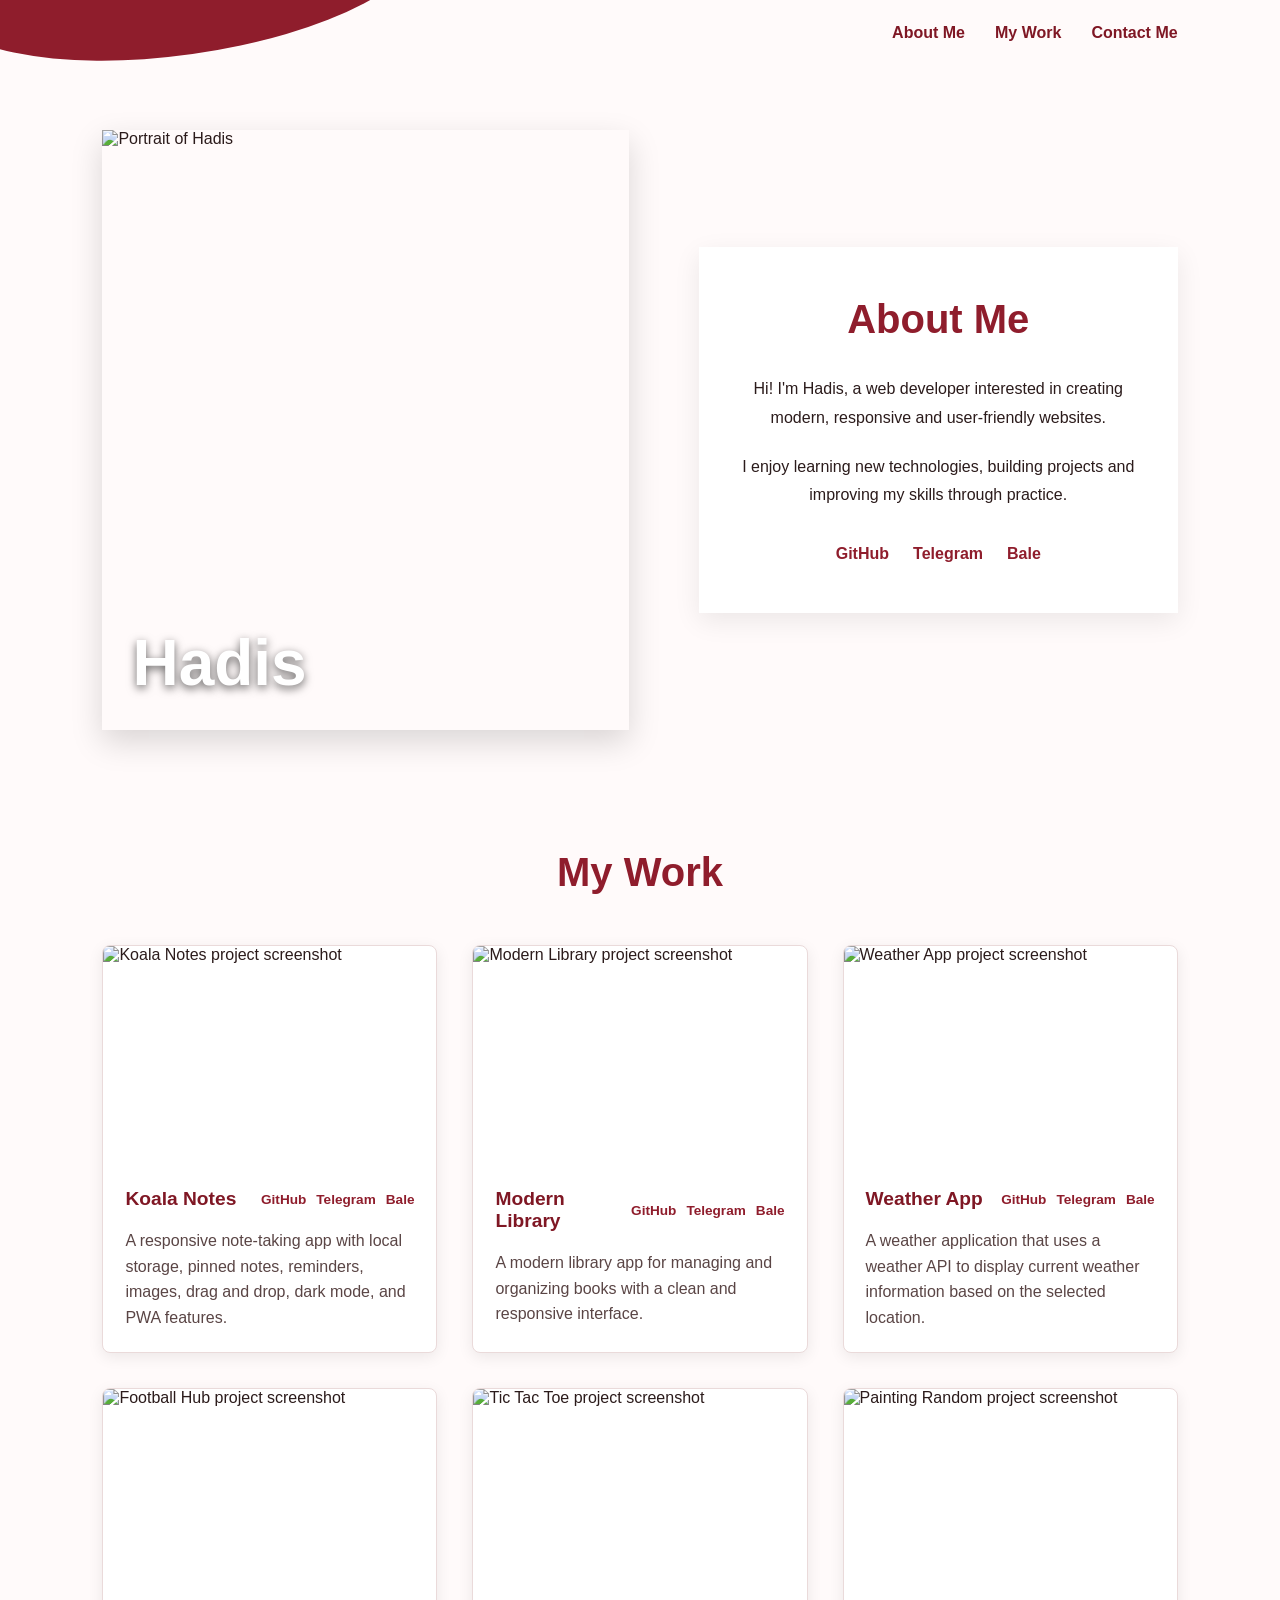
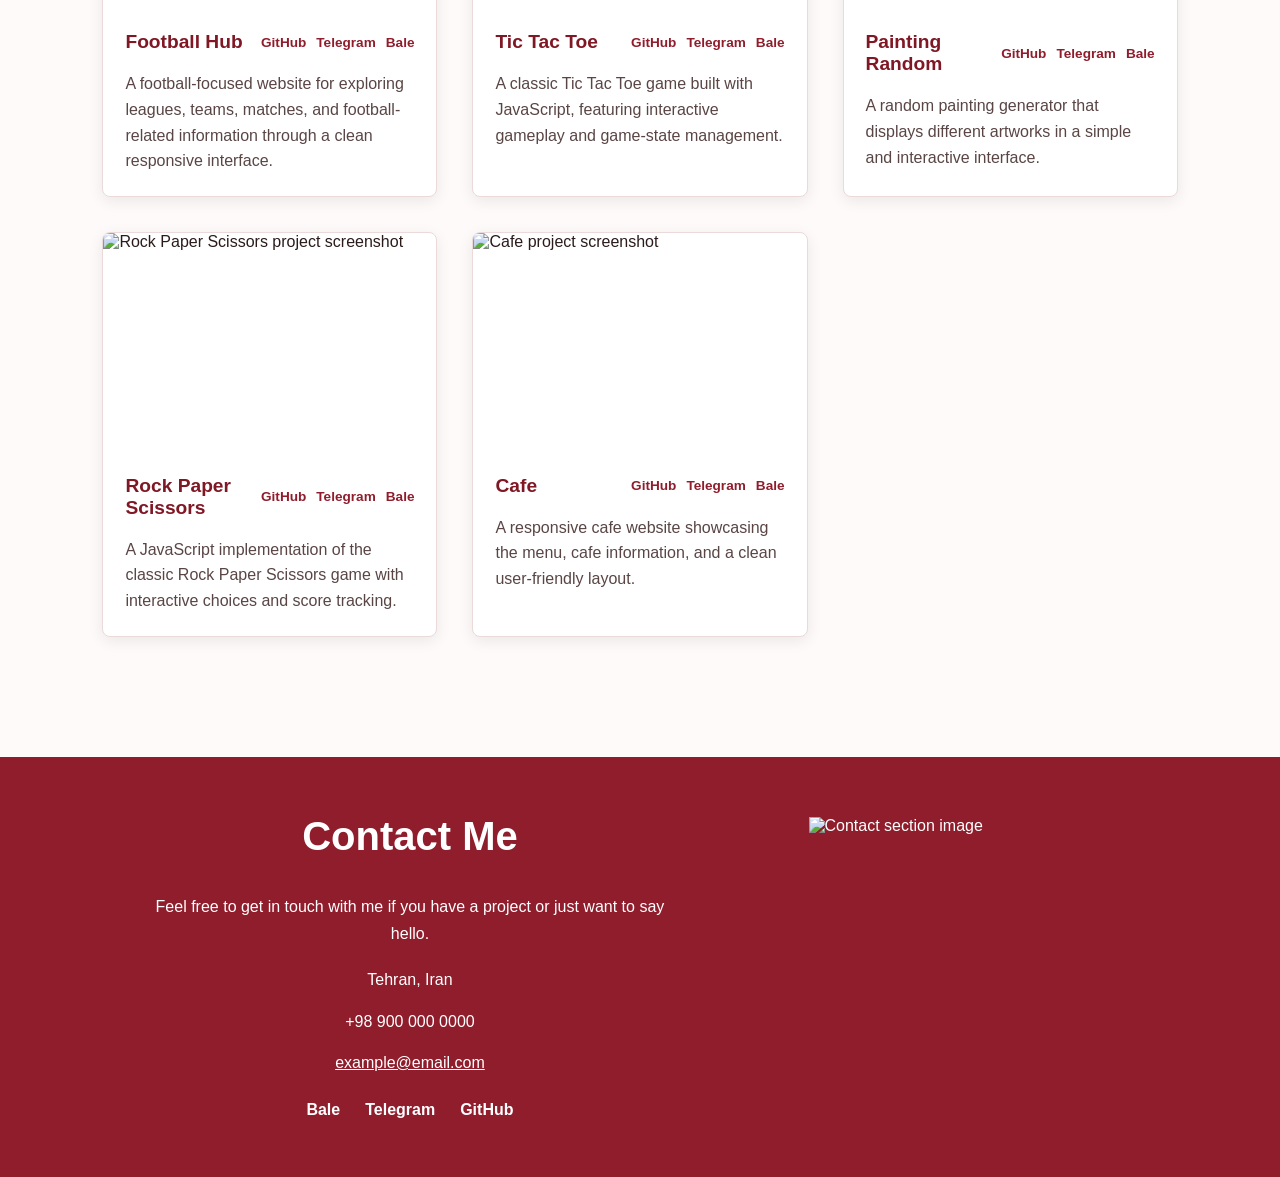
==== src/index.html @ 38ab1999 "inital commit" ====
<!doctype html>
<html lang="en">
  <head>
    <meta charset="UTF-8" />
    <meta name="viewport" content="width=device-width, initial-scale=1.0" />
    <title>Hadis | Portfolio</title>
    <link rel="stylesheet" href="./style.css">
  </head>

  <body>
    <header>
      <div class="decorative-shape"></div>
      <nav aria-label="Main navigation">
        <a href="#about">About Me</a>
        <a href="#work">My Work</a>
        <a href="#contact">Contact Me</a>
      </nav>
    </header>

    <main>
      <!-- About Me -->
      <section id="about">
        <div class="about-image">
          <img
            src="./assets/images/about-placeholder.jpg"
            alt="Portrait of Hadis"
          />
          <h1>Hadis</h1>
        </div>

        <div class="about-content">
          <h2>About Me</h2>

          <p>
            Hi! I'm Hadis, a web developer interested in creating modern,
            responsive and user-friendly websites.
          </p>

          <p>
            I enjoy learning new technologies, building projects and improving
            my skills through practice.
          </p>

          <div class="social-links">
            <a href="#" aria-label="GitHub"> GitHub </a>

            <a href="#" aria-label="Telegram"> Telegram </a>

            <a href="#" aria-label="Bale"> Bale </a>
          </div>
        </div>
      </section>

      <!-- My Work -->
      <section id="work">
        <h2>My Work</h2>

        <div class="projects">
          <article class="project-card">
            <img
              src="./assets/images/project-1.jpg"
              alt="Koala Notes project screenshot"
            />

            <div class="project-info">
              <div class="project-header">
                <h3>Koala Notes</h3>

                <div class="project-links">
                  <a href="#" aria-label="Koala Notes GitHub">GitHub</a>
                  <a href="#" aria-label="Koala Notes Telegram">Telegram</a>
                  <a href="#" aria-label="Koala Notes Bale">Bale</a>
                </div>
              </div>

              <p>
                A responsive note-taking app with local storage, pinned notes,
                reminders, images, drag and drop, dark mode, and PWA features.
              </p>
            </div>
          </article>

          <article class="project-card">
            <img
              src="./assets/images/project-2.jpg"
              alt="Modern Library project screenshot"
            />

            <div class="project-info">
              <div class="project-header">
                <h3>Modern Library</h3>

                <div class="project-links">
                  <a href="#" aria-label="Modern Library GitHub">GitHub</a>
                  <a href="#" aria-label="Modern Library Telegram">Telegram</a>
                  <a href="#" aria-label="Modern Library Bale">Bale</a>
                </div>
              </div>

              <p>
                A modern library app for managing and organizing books with a
                clean and responsive interface.
              </p>
            </div>
          </article>

          <article class="project-card">
            <img
              src="./assets/images/project-3.jpg"
              alt="Weather App project screenshot"
            />

            <div class="project-info">
              <div class="project-header">
                <h3>Weather App</h3>

                <div class="project-links">
                  <a href="#" aria-label="Weather App GitHub">GitHub</a>
                  <a href="#" aria-label="Weather App Telegram">Telegram</a>
                  <a href="#" aria-label="Weather App Bale">Bale</a>
                </div>
              </div>

              <p>
                A weather application that uses a weather API to display current
                weather information based on the selected location.
              </p>
            </div>
          </article>

          <article class="project-card">
            <img
              src="./assets/images/project-4.jpg"
              alt="Football Hub project screenshot"
            />

            <div class="project-info">
              <div class="project-header">
                <h3>Football Hub</h3>

                <div class="project-links">
                  <a href="#" aria-label="Football Hub GitHub">GitHub</a>
                  <a href="#" aria-label="Football Hub Telegram">Telegram</a>
                  <a href="#" aria-label="Football Hub Bale">Bale</a>
                </div>
              </div>

              <p>
                A football-focused website for exploring leagues, teams,
                matches, and football-related information through a clean
                responsive interface.
              </p>
            </div>
          </article>

          <article class="project-card">
            <img
              src="./assets/images/project-5.jpg"
              alt="Tic Tac Toe project screenshot"
            />

            <div class="project-info">
              <div class="project-header">
                <h3>Tic Tac Toe</h3>

                <div class="project-links">
                  <a href="#" aria-label="Tic Tac Toe GitHub">GitHub</a>
                  <a href="#" aria-label="Tic Tac Toe Telegram">Telegram</a>
                  <a href="#" aria-label="Tic Tac Toe Bale">Bale</a>
                </div>
              </div>

              <p>
                A classic Tic Tac Toe game built with JavaScript, featuring
                interactive gameplay and game-state management.
              </p>
            </div>
          </article>

          <article class="project-card">
            <img
              src="./assets/images/project-6.jpg"
              alt="Painting Random project screenshot"
            />

            <div class="project-info">
              <div class="project-header">
                <h3>Painting Random</h3>

                <div class="project-links">
                  <a href="#" aria-label="Painting Random GitHub">GitHub</a>
                  <a href="#" aria-label="Painting Random Telegram">Telegram</a>
                  <a href="#" aria-label="Painting Random Bale">Bale</a>
                </div>
              </div>

              <p>
                A random painting generator that displays different artworks in
                a simple and interactive interface.
              </p>
            </div>
          </article>

          <article class="project-card">
            <img
              src="./assets/images/project-7.jpg"
              alt="Rock Paper Scissors project screenshot"
            />

            <div class="project-info">
              <div class="project-header">
                <h3>Rock Paper Scissors</h3>

                <div class="project-links">
                  <a href="#" aria-label="Rock Paper Scissors GitHub">GitHub</a>
                  <a href="#" aria-label="Rock Paper Scissors Telegram"
                    >Telegram</a
                  >
                  <a href="#" aria-label="Rock Paper Scissors Bale">Bale</a>
                </div>
              </div>

              <p>
                A JavaScript implementation of the classic Rock Paper Scissors
                game with interactive choices and score tracking.
              </p>
            </div>
          </article>

          <article class="project-card">
            <img
              src="./assets/images/project-8.jpg"
              alt="Cafe project screenshot"
            />

            <div class="project-info">
              <div class="project-header">
                <h3>Cafe</h3>

                <div class="project-links">
                  <a href="#" aria-label="Cafe GitHub">GitHub</a>
                  <a href="#" aria-label="Cafe Telegram">Telegram</a>
                  <a href="#" aria-label="Cafe Bale">Bale</a>
                </div>
              </div>

              <p>
                A responsive cafe website showcasing the menu, cafe information,
                and a clean user-friendly layout.
              </p>
            </div>
          </article>
        </div>
      </section>

      <!-- Contact Me -->
      <section id="contact">
        <div class="contact-content">
          <h2>Contact Me</h2>

          <p>
            Feel free to get in touch with me if you have a project or just want
            to say hello.
          </p>

          <address>
            <p>Tehran, Iran</p>
            <p>+98 900 000 0000</p>
            <p>
              <a href="mailto:example@email.com"> example@email.com </a>
            </p>
          </address>

          <div class="contact-links">
            <a href="#" aria-label="Bale">Bale</a>
            <a href="#" aria-label="Telegram">Telegram</a>
            <a href="#" aria-label="GitHub">GitHub</a>
          </div>
        </div>

        <div class="contact-image">
          <img
            src="./assets/images/contact-placeholder.jpg"
            alt="Contact section image"
          />
        </div>
      </section>
    </main>
  </body>
</html>
---- src/style.css ----
/* =========================
   RESET & BASE
========================= */

* {
  box-sizing: border-box;
}

html {
  scroll-behavior: smooth;
}

body {
  margin: 0;
  font-family: Arial, sans-serif;
  color: #2b1b1b;
  background-color: #fffafa;
}

img {
  display: block;
  max-width: 100%;
}


/* =========================
   HEADER & NAVIGATION
========================= */

header {
  position: relative;
  min-height: 110px;
  padding: 24px 8%;
  overflow: hidden;
}

.decorative-shape {
  position: absolute;

  width: 500px;
  height: 180px;

  top: -125px;
  left: -70px;

  background-color: #8f1d2c;
  border-radius: 50%;

  transform: rotate(-8deg);
}

nav {
  position: relative;
  z-index: 1;

  display: flex;
  justify-content: flex-end;
  align-items: center;

  gap: 30px;
}

nav a {
  color: #7f1724;
  text-decoration: none;
  font-weight: 600;
  font-size: 1rem;
}

nav a:hover {
  text-decoration: underline;
}


/* =========================
   ABOUT ME
========================= */

#about {
  width: 84%;
  max-width: 1200px;
  min-height: 600px;

  margin: 20px auto 120px;

  display: grid;
  grid-template-columns: 1.1fr 1fr;
  align-items: center;

  gap: 70px;
}

.about-image {
  position: relative;

  width: 100%;
  height: 600px;

  box-shadow: 0 12px 30px rgba(0, 0, 0, 0.15);
}

.about-image img {
  width: 100%;
  height: 100%;

  object-fit: cover;
}

.about-image h1 {
  position: absolute;

  left: 30px;
  bottom: 30px;

  margin: 0;

  color: white;
  font-size: 4rem;

  text-shadow: 0 3px 10px rgba(0, 0, 0, 0.6);
}

.about-content {
  padding: 50px 40px;

  background-color: #ffffff;

  box-shadow: 0 8px 25px rgba(0, 0, 0, 0.08);

  text-align: center;
}

.about-content h2 {
  margin-top: 0;

  color: #8f1d2c;
  font-size: 2.5rem;
}

.about-content p {
  max-width: 550px;

  margin: 20px auto;

  line-height: 1.8;
}

.social-links {
  display: flex;
  justify-content: center;

  gap: 24px;

  margin-top: 35px;
}

.social-links a {
  color: #8f1d2c;

  text-decoration: none;

  font-weight: 600;
}

.social-links a:hover {
  text-decoration: underline;
}


/* =========================
   MY WORK
========================= */

#work {
  width: 84%;
  max-width: 1200px;

  margin: 0 auto 120px;
}

#work > h2 {
  margin-bottom: 50px;

  color: #8f1d2c;

  font-size: 2.5rem;

  text-align: center;
}

.projects {
  display: grid;

  grid-template-columns: repeat(3, 1fr);

  gap: 35px;
}


/* Project Card */

.project-card {
  overflow: hidden;

  background-color: #ffffff;

  border: 1px solid #eadada;

  border-radius: 8px;

  box-shadow: 0 4px 15px rgba(0, 0, 0, 0.08);

  transition:
    transform 0.2s ease,
    box-shadow 0.2s ease;
}

.project-card:hover {
  transform: translateY(-5px);

  box-shadow: 0 10px 25px rgba(0, 0, 0, 0.12);
}


/* Project Image */

.project-card > img {
  width: 100%;
  height: 220px;

  object-fit: cover;
}


/* Project Information */

.project-info {
  padding: 22px;
}

.project-header {
  display: flex;

  justify-content: space-between;
  align-items: center;

  gap: 15px;
}

.project-header h3 {
  margin: 0;

  color: #7f1724;

  font-size: 1.2rem;
}

.project-info p {
  margin: 18px 0 0;

  color: #5a4545;

  line-height: 1.6;
}


/* Project Links */

.project-links {
  display: flex;

  gap: 10px;
}

.project-links a {
  color: #8f1d2c;

  text-decoration: none;

  font-size: 0.85rem;

  font-weight: 600;
}

.project-links a:hover {
  text-decoration: underline;
}


/* =========================
   CONTACT
========================= */

#contact {
  width: 100%;

  min-height: 420px;

  padding: 50px 8%;

  display: grid;

  grid-template-columns: 1.5fr 1fr;

  align-items: center;

  gap: 50px;

  background-color: #8f1d2c;

  color: white;
}

.contact-content {
  text-align: center;
}

.contact-content h2 {
  margin-top: 0;

  color: white;

  font-size: 2.5rem;
}

.contact-content > p {
  max-width: 550px;

  margin: 20px auto;

  line-height: 1.7;
}

.contact-content address {
  font-style: normal;

  line-height: 1.6;
}

.contact-content a {
  color: white;
}

.contact-links {
  display: flex;

  justify-content: center;

  gap: 25px;

  margin-top: 25px;
}

.contact-links a {
  text-decoration: none;

  font-weight: 600;
}

.contact-links a:hover {
  text-decoration: underline;
}

.contact-image {
  display: flex;

  justify-content: center;
}

.contact-image img {
  width: 80%;

  max-width: 350px;

  height: 300px;

  object-fit: cover;
}


/* =========================
   TABLET
========================= */

@media (max-width: 900px) {

  /* Header */

  header {
    min-height: 90px;

    padding: 20px 6%;
  }

  .decorative-shape {
    width: 400px;
    height: 150px;

    top: -105px;
    left: -80px;
  }

  nav {
    gap: 20px;
  }


  /* Contact */

  #contact {
    min-height: auto;

    padding: 50px 6%;

    grid-template-columns: 1fr 0.8fr;

    gap: 30px;
  }

  .contact-image img {
    width: 100%;

    height: 280px;
  }
}


/* =========================
   MOBILE
========================= */

@media (max-width: 600px) {

  /* Header */

  header {
    min-height: 80px;

    padding: 18px 5%;
  }

  .decorative-shape {
    width: 300px;
    height: 120px;

    top: -85px;
    left: -90px;
  }

  nav {
    justify-content: center;

    gap: 15px;

    flex-wrap: wrap;
  }

  nav a {
    font-size: 0.9rem;
  }


  /* Contact */

  #contact {
    min-height: auto;

    padding: 45px 6%;

    display: flex;

    flex-direction: column;

    gap: 35px;
  }

  .contact-content {
    width: 100%;
  }

  .contact-content h2 {
    font-size: 2rem;
  }

  .contact-image {
    width: 100%;
  }

  .contact-image img {
    width: 100%;

    max-width: 450px;

    height: 250px;

    object-fit: cover;
  }
}
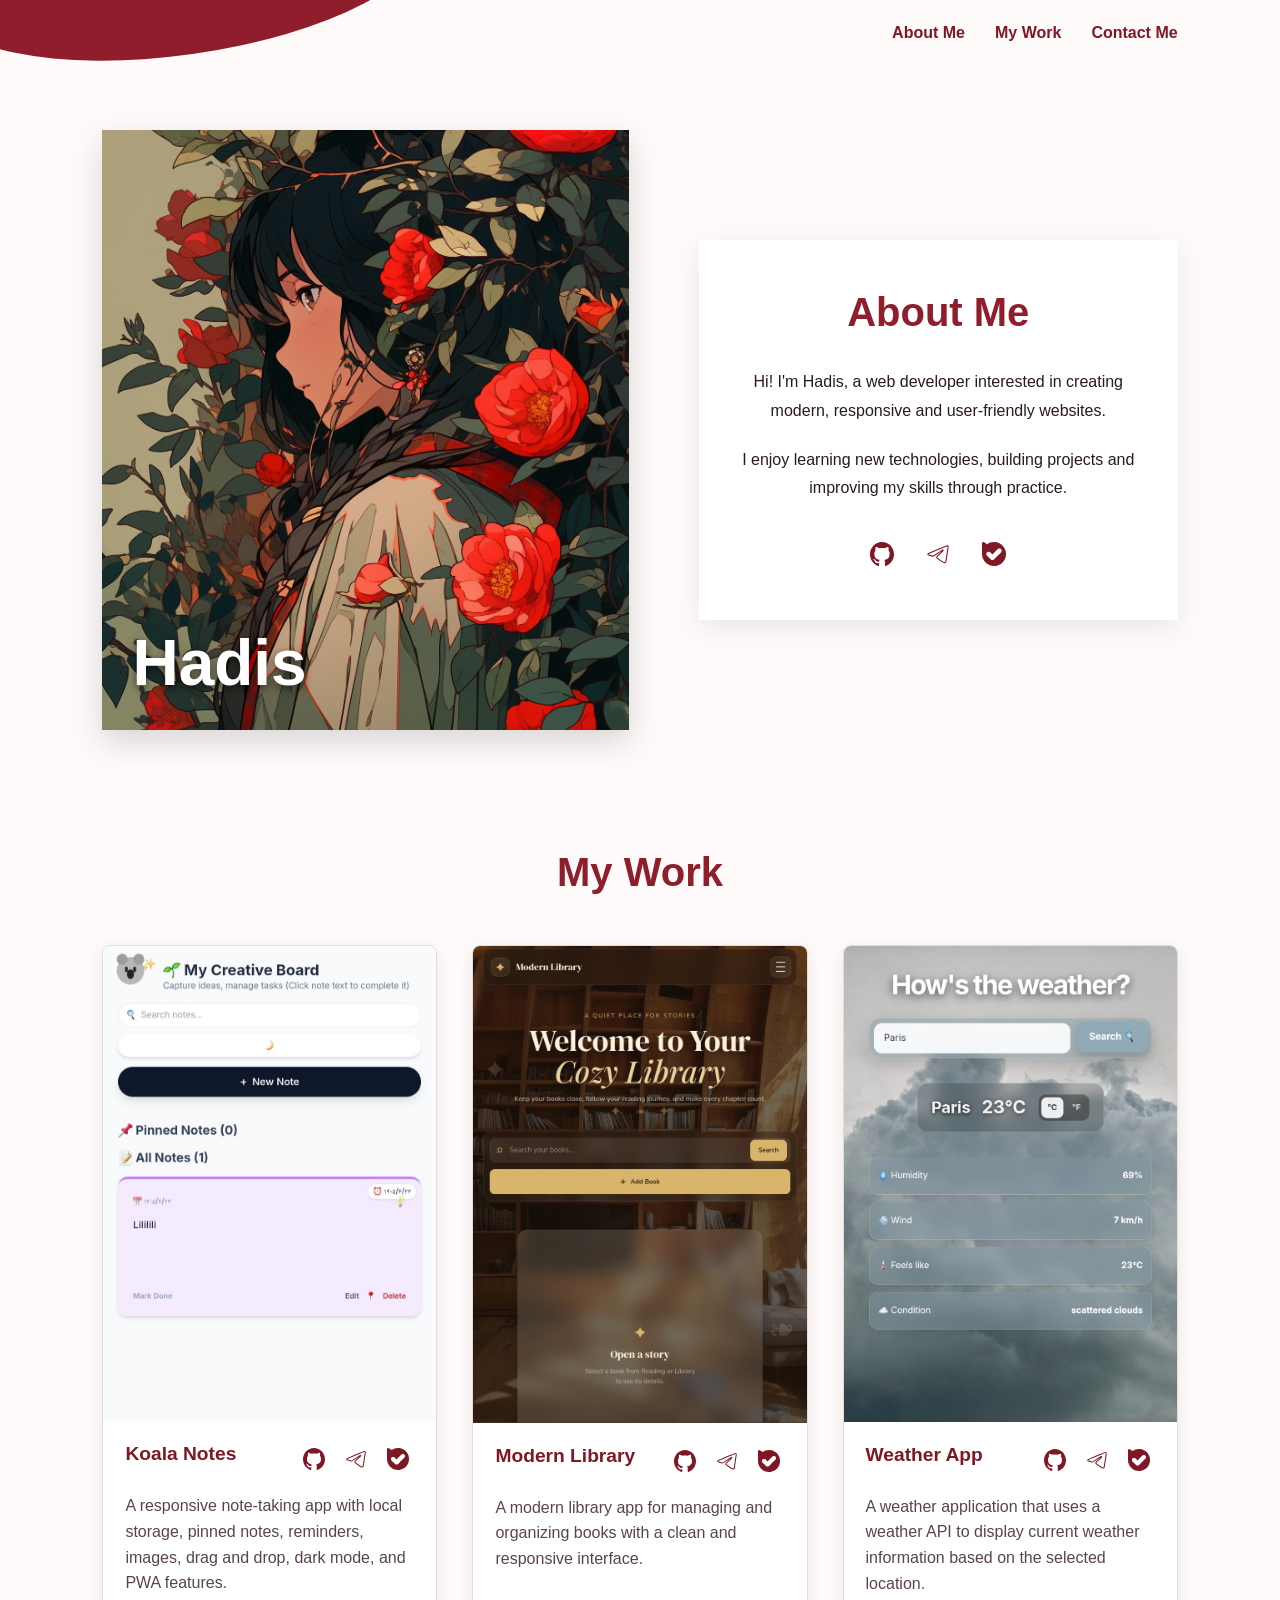
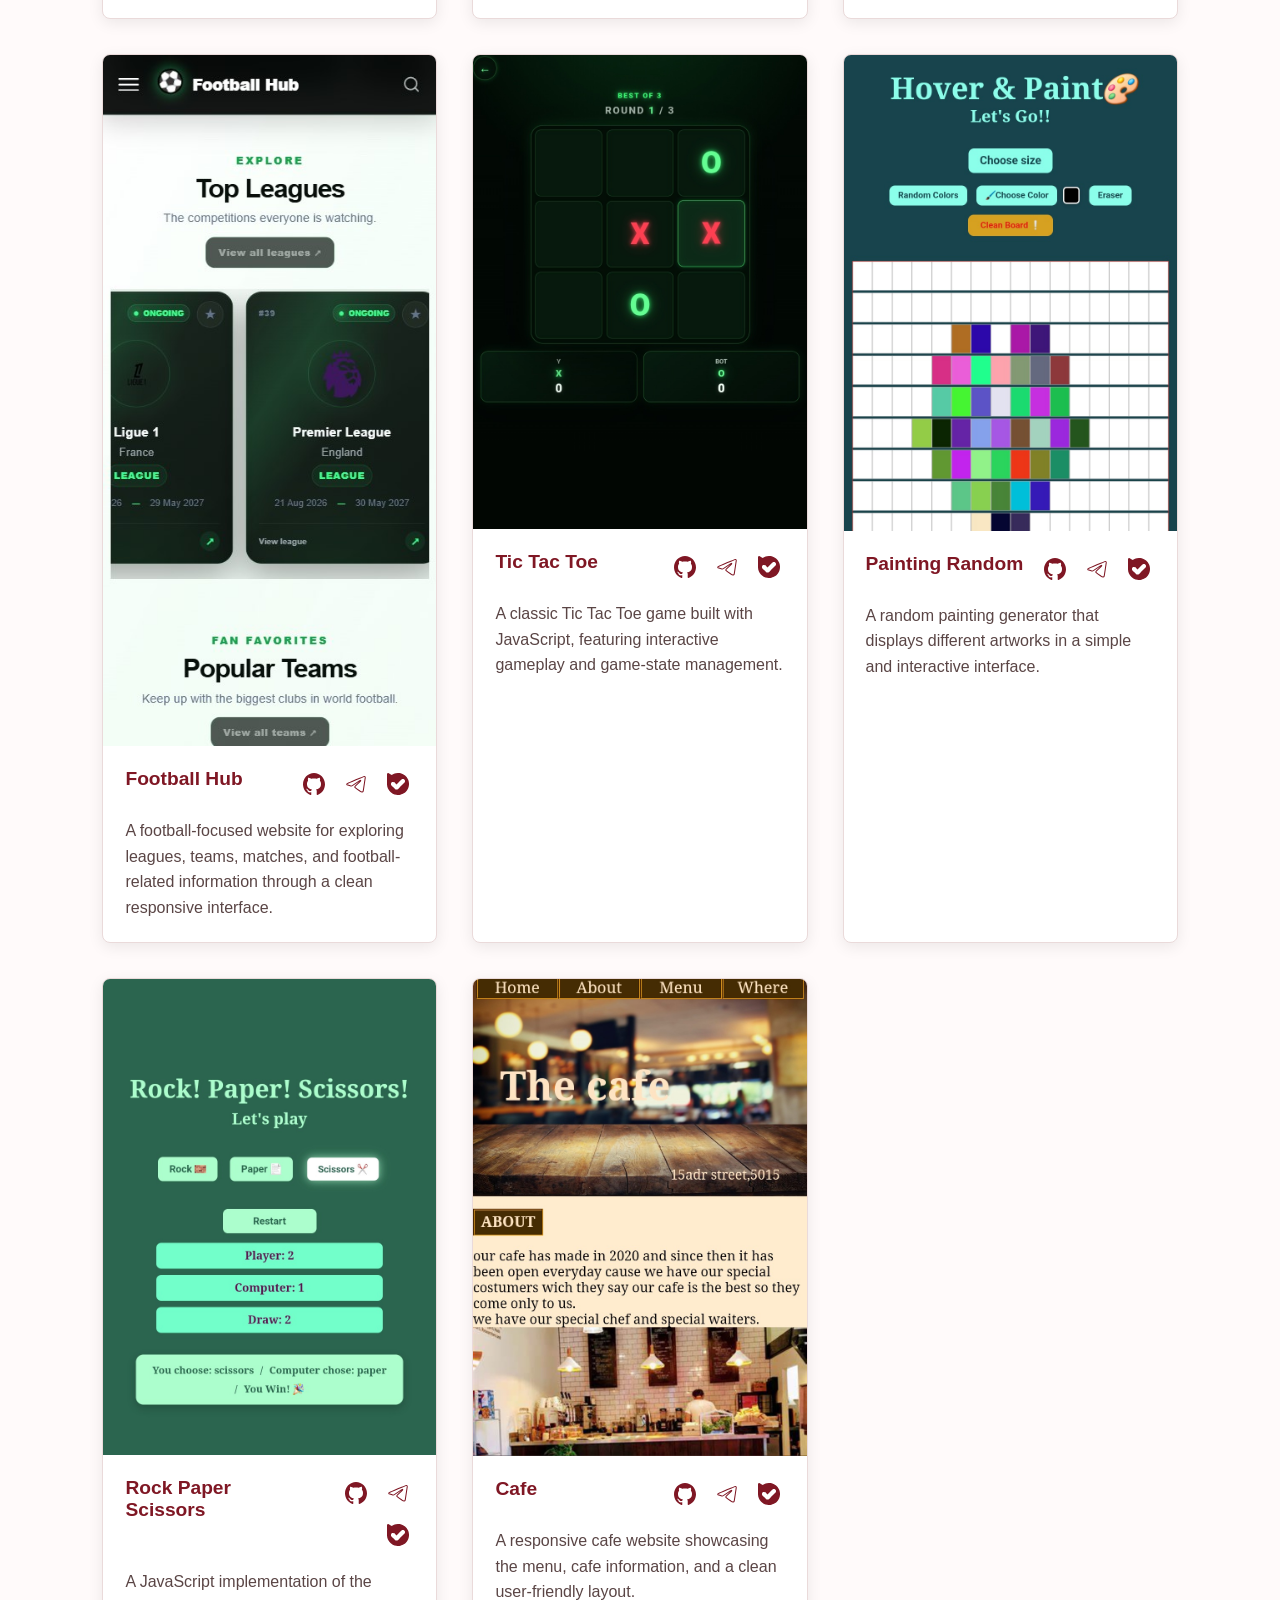
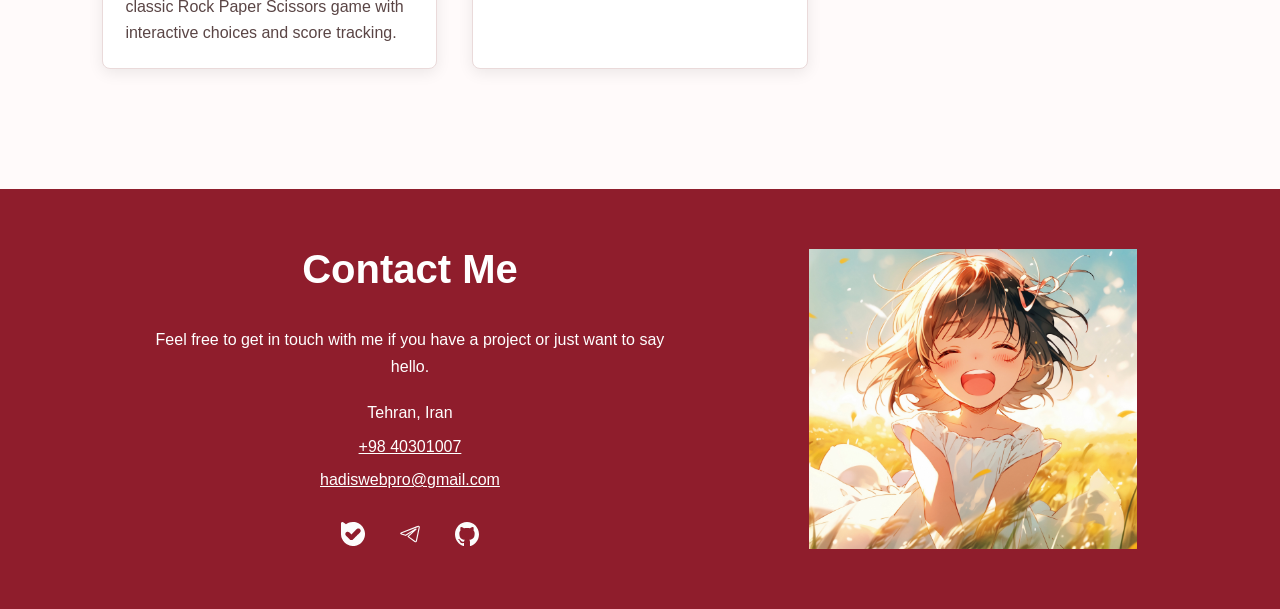
==== commit 6b4df0f4: "completed everything" ====
--- a/src/index.html
+++ b/src/index.html
@@ -2,14 +2,27 @@
 <html lang="en">
   <head>
     <meta charset="UTF-8" />
-    <meta name="viewport" content="width=device-width, initial-scale=1.0" />
+
+    <meta
+      name="viewport"
+      content="width=device-width, initial-scale=1.0"
+    />
+
+    <link rel="icon" type="image/png" sizes="16x16" href="../favicon/favicon-16x16.png">
+    <link rel="icon" type="image/png" sizes="32x32" href="../favicon/favicon-32x32.png">
+    <link rel="apple-touch-icon" sizes="180x180" href="../favicon/apple-touch-icon.png">
+    <link rel="icon" type="image/png" sizes="192x192" href="../favicon/android-chrome-192x192.png">
+    <link rel="icon" type="image/png" sizes="512x512" href="../favicon/android-chrome-512x512.png">
+    <link rel="shortcut icon" href="../favicon/favicon.ico">
     <title>Hadis | Portfolio</title>
-    <link rel="stylesheet" href="./style.css">
+
+    <link rel="stylesheet" href="./style.css" />
   </head>
 
   <body>
     <header>
       <div class="decorative-shape"></div>
+
       <nav aria-label="Main navigation">
         <a href="#about">About Me</a>
         <a href="#work">My Work</a>
@@ -18,13 +31,16 @@
     </header>
 
     <main>
-      <!-- About Me -->
+
+      <!-- ==================== ABOUT ==================== -->
+
       <section id="about">
         <div class="about-image">
           <img
             src="./assets/images/about-placeholder.jpg"
             alt="Portrait of Hadis"
           />
+
           <h1>Hadis</h1>
         </div>
 
@@ -42,34 +58,90 @@
           </p>
 
           <div class="social-links">
-            <a href="#" aria-label="GitHub"> GitHub </a>
-
-            <a href="#" aria-label="Telegram"> Telegram </a>
-
-            <a href="#" aria-label="Bale"> Bale </a>
+            <a
+              href="https://github.com/hadiswebpro"
+              target="_blank"
+              rel="noopener noreferrer"
+              aria-label="GitHub"
+            >
+              <img src="./assets/icons/github.svg" alt="" />
+            </a>
+
+            <a
+              href="https://t.me/hadisjohn"
+              target="_blank"
+              rel="noopener noreferrer"
+              aria-label="Telegram"
+            >
+              <img src="./assets/icons/telegram.svg" alt="" />
+            </a>
+
+            <a
+              href="https://bale.ai/haisjohn"
+              target="_blank"
+              rel="noopener noreferrer"
+              aria-label="Bale"
+            >
+              <img src="./assets/icons/bale.svg" alt="" />
+            </a>
           </div>
         </div>
       </section>
 
-      <!-- My Work -->
+
+      <!-- ==================== MY WORK ==================== -->
+
       <section id="work">
         <h2>My Work</h2>
 
         <div class="projects">
-          <article class="project-card">
-            <img
-              src="./assets/images/project-1.jpg"
-              alt="Koala Notes project screenshot"
-            />
+
+          <!-- Koala Notes -->
+
+          <article class="project-card">
+            <a
+              href="https://hadiswebpro.github.io/MyKoallaStickynotes"
+              target="_blank"
+              rel="noopener noreferrer"
+              aria-label="Open Koala Notes live project"
+            >
+              <img
+                src="./assets/images/project-1.jpg"
+                alt="Koala Notes project screenshot"
+              />
+            </a>
 
             <div class="project-info">
               <div class="project-header">
                 <h3>Koala Notes</h3>
 
                 <div class="project-links">
-                  <a href="#" aria-label="Koala Notes GitHub">GitHub</a>
-                  <a href="#" aria-label="Koala Notes Telegram">Telegram</a>
-                  <a href="#" aria-label="Koala Notes Bale">Bale</a>
+                  <a
+                    href="https://github.com/hadiswebpro/MyKoallaStickynotes"
+                    target="_blank"
+                    rel="noopener noreferrer"
+                    aria-label="Koala Notes GitHub"
+                  >
+                    <img src="./assets/icons/github.svg" alt="" />
+                  </a>
+
+                  <a
+                    href="https://t.me/hadisjohn"
+                    target="_blank"
+                    rel="noopener noreferrer"
+                    aria-label="Koala Notes Telegram"
+                  >
+                    <img src="./assets/icons/telegram.svg" alt="" />
+                  </a>
+
+                  <a
+                    href="https://bale.ai/haisjohn"
+                    target="_blank"
+                    rel="noopener noreferrer"
+                    aria-label="Koala Notes Bale"
+                  >
+                    <img src="./assets/icons/bale.svg" alt="" />
+                  </a>
                 </div>
               </div>
 
@@ -80,20 +152,53 @@
             </div>
           </article>
 
-          <article class="project-card">
-            <img
-              src="./assets/images/project-2.jpg"
-              alt="Modern Library project screenshot"
-            />
+
+          <!-- Modern Library -->
+
+          <article class="project-card">
+            <a
+              href="https://hadiswebpro.github.io/modernLibrary/"
+              target="_blank"
+              rel="noopener noreferrer"
+              aria-label="Open Modern Library live project"
+            >
+              <img
+                src="./assets/images/project-2.jpg"
+                alt="Modern Library project screenshot"
+              />
+            </a>
 
             <div class="project-info">
               <div class="project-header">
                 <h3>Modern Library</h3>
 
                 <div class="project-links">
-                  <a href="#" aria-label="Modern Library GitHub">GitHub</a>
-                  <a href="#" aria-label="Modern Library Telegram">Telegram</a>
-                  <a href="#" aria-label="Modern Library Bale">Bale</a>
+                  <a
+                    href="https://github.com/hadiswebpro/modernLibrary"
+                    target="_blank"
+                    rel="noopener noreferrer"
+                    aria-label="Modern Library GitHub"
+                  >
+                    <img src="./assets/icons/github.svg" alt="" />
+                  </a>
+
+                  <a
+                    href="https://t.me/hadisjohn"
+                    target="_blank"
+                    rel="noopener noreferrer"
+                    aria-label="Modern Library Telegram"
+                  >
+                    <img src="./assets/icons/telegram.svg" alt="" />
+                  </a>
+
+                  <a
+                    href="https://bale.ai/haisjohn"
+                    target="_blank"
+                    rel="noopener noreferrer"
+                    aria-label="Modern Library Bale"
+                  >
+                    <img src="./assets/icons/bale.svg" alt="" />
+                  </a>
                 </div>
               </div>
 
@@ -104,44 +209,110 @@
             </div>
           </article>
 
-          <article class="project-card">
-            <img
-              src="./assets/images/project-3.jpg"
-              alt="Weather App project screenshot"
-            />
+
+          <!-- Weather App -->
+
+          <article class="project-card">
+            <a
+              href="https://weather-app-secure.hibech804.workers.dev/"
+              target="_blank"
+              rel="noopener noreferrer"
+              aria-label="Open Weather App live project"
+            >
+              <img
+                src="./assets/images/project-3.jpg"
+                alt="Weather App project screenshot"
+              />
+            </a>
 
             <div class="project-info">
               <div class="project-header">
                 <h3>Weather App</h3>
 
                 <div class="project-links">
-                  <a href="#" aria-label="Weather App GitHub">GitHub</a>
-                  <a href="#" aria-label="Weather App Telegram">Telegram</a>
-                  <a href="#" aria-label="Weather App Bale">Bale</a>
-                </div>
-              </div>
-
-              <p>
-                A weather application that uses a weather API to display current
-                weather information based on the selected location.
-              </p>
-            </div>
-          </article>
-
-          <article class="project-card">
-            <img
-              src="./assets/images/project-4.jpg"
-              alt="Football Hub project screenshot"
-            />
+                  <a
+                    href="https://github.com/hadiswebpro/weather-app"
+                    target="_blank"
+                    rel="noopener noreferrer"
+                    aria-label="Weather App GitHub"
+                  >
+                    <img src="./assets/icons/github.svg" alt="" />
+                  </a>
+
+                  <a
+                    href="https://t.me/hadisjohn"
+                    target="_blank"
+                    rel="noopener noreferrer"
+                    aria-label="Weather App Telegram"
+                  >
+                    <img src="./assets/icons/telegram.svg" alt="" />
+                  </a>
+
+                  <a
+                    href="https://bale.ai/haisjohn"
+                    target="_blank"
+                    rel="noopener noreferrer"
+                    aria-label="Weather App Bale"
+                  >
+                    <img src="./assets/icons/bale.svg" alt="" />
+                  </a>
+                </div>
+              </div>
+
+              <p>
+                A weather application that uses a weather API to display
+                current weather information based on the selected location.
+              </p>
+            </div>
+          </article>
+
+
+          <!-- Football Hub -->
+
+          <article class="project-card">
+            <a
+              href="https://hadiswebpro.github.io/football-hub/"
+              target="_blank"
+              rel="noopener noreferrer"
+              aria-label="Open Football Hub live project"
+            >
+              <img
+                src="./assets/images/project-4.jpg"
+                alt="Football Hub project screenshot"
+              />
+            </a>
 
             <div class="project-info">
               <div class="project-header">
                 <h3>Football Hub</h3>
 
                 <div class="project-links">
-                  <a href="#" aria-label="Football Hub GitHub">GitHub</a>
-                  <a href="#" aria-label="Football Hub Telegram">Telegram</a>
-                  <a href="#" aria-label="Football Hub Bale">Bale</a>
+                  <a
+                    href="https://github.com/hadiswebpro/football-hub"
+                    target="_blank"
+                    rel="noopener noreferrer"
+                    aria-label="Football Hub GitHub"
+                  >
+                    <img src="./assets/icons/github.svg" alt="" />
+                  </a>
+
+                  <a
+                    href="https://t.me/hadisjohn"
+                    target="_blank"
+                    rel="noopener noreferrer"
+                    aria-label="Football Hub Telegram"
+                  >
+                    <img src="./assets/icons/telegram.svg" alt="" />
+                  </a>
+
+                  <a
+                    href="https://bale.ai/haisjohn"
+                    target="_blank"
+                    rel="noopener noreferrer"
+                    aria-label="Football Hub Bale"
+                  >
+                    <img src="./assets/icons/bale.svg" alt="" />
+                  </a>
                 </div>
               </div>
 
@@ -153,20 +324,53 @@
             </div>
           </article>
 
-          <article class="project-card">
-            <img
-              src="./assets/images/project-5.jpg"
-              alt="Tic Tac Toe project screenshot"
-            />
+
+          <!-- Tic Tac Toe -->
+
+          <article class="project-card">
+            <a
+              href="https://hadiswebpro.github.io/Tic-Tac-Toe/"
+              target="_blank"
+              rel="noopener noreferrer"
+              aria-label="Open Tic Tac Toe live project"
+            >
+              <img
+                src="./assets/images/project-5.jpg"
+                alt="Tic Tac Toe project screenshot"
+              />
+            </a>
 
             <div class="project-info">
               <div class="project-header">
                 <h3>Tic Tac Toe</h3>
 
                 <div class="project-links">
-                  <a href="#" aria-label="Tic Tac Toe GitHub">GitHub</a>
-                  <a href="#" aria-label="Tic Tac Toe Telegram">Telegram</a>
-                  <a href="#" aria-label="Tic Tac Toe Bale">Bale</a>
+                  <a
+                    href="https://github.com/hadiswebpro/Tic-Tac-Toe"
+                    target="_blank"
+                    rel="noopener noreferrer"
+                    aria-label="Tic Tac Toe GitHub"
+                  >
+                    <img src="./assets/icons/github.svg" alt="" />
+                  </a>
+
+                  <a
+                    href="https://t.me/hadisjohn"
+                    target="_blank"
+                    rel="noopener noreferrer"
+                    aria-label="Tic Tac Toe Telegram"
+                  >
+                    <img src="./assets/icons/telegram.svg" alt="" />
+                  </a>
+
+                  <a
+                    href="https://bale.ai/haisjohn"
+                    target="_blank"
+                    rel="noopener noreferrer"
+                    aria-label="Tic Tac Toe Bale"
+                  >
+                    <img src="./assets/icons/bale.svg" alt="" />
+                  </a>
                 </div>
               </div>
 
@@ -177,46 +381,110 @@
             </div>
           </article>
 
-          <article class="project-card">
-            <img
-              src="./assets/images/project-6.jpg"
-              alt="Painting Random project screenshot"
-            />
+
+          <!-- Painting Random -->
+
+          <article class="project-card">
+            <a
+              href="https://hadiswebpro.github.io/Painting-random/"
+              target="_blank"
+              rel="noopener noreferrer"
+              aria-label="Open Painting Random live project"
+            >
+              <img
+                src="./assets/images/project-6.jpg"
+                alt="Painting Random project screenshot"
+              />
+            </a>
 
             <div class="project-info">
               <div class="project-header">
                 <h3>Painting Random</h3>
 
                 <div class="project-links">
-                  <a href="#" aria-label="Painting Random GitHub">GitHub</a>
-                  <a href="#" aria-label="Painting Random Telegram">Telegram</a>
-                  <a href="#" aria-label="Painting Random Bale">Bale</a>
-                </div>
-              </div>
-
-              <p>
-                A random painting generator that displays different artworks in
-                a simple and interactive interface.
-              </p>
-            </div>
-          </article>
-
-          <article class="project-card">
-            <img
-              src="./assets/images/project-7.jpg"
-              alt="Rock Paper Scissors project screenshot"
-            />
+                  <a
+                    href="https://github.com/hadiswebpro/Painting-random"
+                    target="_blank"
+                    rel="noopener noreferrer"
+                    aria-label="Painting Random GitHub"
+                  >
+                    <img src="./assets/icons/github.svg" alt="" />
+                  </a>
+
+                  <a
+                    href="https://t.me/hadisjohn"
+                    target="_blank"
+                    rel="noopener noreferrer"
+                    aria-label="Painting Random Telegram"
+                  >
+                    <img src="./assets/icons/telegram.svg" alt="" />
+                  </a>
+
+                  <a
+                    href="https://bale.ai/haisjohn"
+                    target="_blank"
+                    rel="noopener noreferrer"
+                    aria-label="Painting Random Bale"
+                  >
+                    <img src="./assets/icons/bale.svg" alt="" />
+                  </a>
+                </div>
+              </div>
+
+              <p>
+                A random painting generator that displays different artworks
+                in a simple and interactive interface.
+              </p>
+            </div>
+          </article>
+
+
+          <!-- Rock Paper Scissors -->
+
+          <article class="project-card">
+            <a
+              href="https://hadiswebpro.github.io/Rock-Paper-scissors/"
+              target="_blank"
+              rel="noopener noreferrer"
+              aria-label="Open Rock Paper Scissors live project"
+            >
+              <img
+                src="./assets/images/project-7.jpg"
+                alt="Rock Paper Scissors project screenshot"
+              />
+            </a>
 
             <div class="project-info">
               <div class="project-header">
                 <h3>Rock Paper Scissors</h3>
 
                 <div class="project-links">
-                  <a href="#" aria-label="Rock Paper Scissors GitHub">GitHub</a>
-                  <a href="#" aria-label="Rock Paper Scissors Telegram"
-                    >Telegram</a
-                  >
-                  <a href="#" aria-label="Rock Paper Scissors Bale">Bale</a>
+                  <a
+                    href="https://github.com/hadiswebpro/Rock-Paper-scissors"
+                    target="_blank"
+                    rel="noopener noreferrer"
+                    aria-label="Rock Paper Scissors GitHub"
+                  >
+                    <img src="./assets/icons/github.svg" alt="" />
+                  </a>
+
+                  <a
+                    href="https://t.me/hadisjohn"
+                    target="_blank"
+                    rel="noopener noreferrer"
+                    aria-label="Rock Paper Scissors Telegram"
+                  >
+                    <img src="./assets/icons/telegram.svg" alt="" />
+                  </a>
+
+                  <a
+                    href="https://bale.ai/haisjohn"
+                    target="_blank"
+                    rel="noopener noreferrer"
+                    aria-label="Rock Paper Scissors Bale"
+                  >
+                    <img src="./assets/icons/bale.svg" alt="" />
+                  </a>
                 </div>
               </div>
 
@@ -227,55 +495,124 @@
             </div>
           </article>
 
-          <article class="project-card">
-            <img
-              src="./assets/images/project-8.jpg"
-              alt="Cafe project screenshot"
-            />
+
+          <!-- Cafe -->
+
+          <article class="project-card">
+            <a
+              href="https://hadiswebpro.github.io/Cafe/"
+              target="_blank"
+              rel="noopener noreferrer"
+              aria-label="Open Cafe live project"
+            >
+              <img
+                src="./assets/images/project-8.jpg"
+                alt="Cafe project screenshot"
+              />
+            </a>
 
             <div class="project-info">
               <div class="project-header">
                 <h3>Cafe</h3>
 
                 <div class="project-links">
-                  <a href="#" aria-label="Cafe GitHub">GitHub</a>
-                  <a href="#" aria-label="Cafe Telegram">Telegram</a>
-                  <a href="#" aria-label="Cafe Bale">Bale</a>
-                </div>
-              </div>
-
-              <p>
-                A responsive cafe website showcasing the menu, cafe information,
-                and a clean user-friendly layout.
-              </p>
-            </div>
-          </article>
+                  <a
+                    href="https://github.com/hadiswebpro/Cafe"
+                    target="_blank"
+                    rel="noopener noreferrer"
+                    aria-label="Cafe GitHub"
+                  >
+                    <img src="./assets/icons/github.svg" alt="" />
+                  </a>
+
+                  <a
+                    href="https://t.me/hadisjohn"
+                    target="_blank"
+                    rel="noopener noreferrer"
+                    aria-label="Cafe Telegram"
+                  >
+                    <img src="./assets/icons/telegram.svg" alt="" />
+                  </a>
+
+                  <a
+                    href="https://bale.ai/haisjohn"
+                    target="_blank"
+                    rel="noopener noreferrer"
+                    aria-label="Cafe Bale"
+                  >
+                    <img src="./assets/icons/bale.svg" alt="" />
+                  </a>
+                </div>
+              </div>
+
+              <p>
+                A responsive cafe website showcasing the menu, cafe
+                information, and a clean user-friendly layout.
+              </p>
+            </div>
+          </article>
+
         </div>
       </section>
 
-      <!-- Contact Me -->
+
+      <!-- ==================== CONTACT ==================== -->
+
       <section id="contact">
         <div class="contact-content">
+
           <h2>Contact Me</h2>
 
           <p>
-            Feel free to get in touch with me if you have a project or just want
-            to say hello.
+            Feel free to get in touch with me if you have a project or just
+            want to say hello.
           </p>
 
           <address>
             <p>Tehran, Iran</p>
-            <p>+98 900 000 0000</p>
+
             <p>
-              <a href="mailto:example@email.com"> example@email.com </a>
+              <a href="tel:+9840301007">
+                +98 40301007
+              </a>
+            </p>
+
+            <p>
+              <a href="mailto:hadiswebpro@gmail.com">
+                hadiswebpro@gmail.com
+              </a>
             </p>
           </address>
 
           <div class="contact-links">
-            <a href="#" aria-label="Bale">Bale</a>
-            <a href="#" aria-label="Telegram">Telegram</a>
-            <a href="#" aria-label="GitHub">GitHub</a>
+            <a
+              href="https://bale.ai/haisjohn"
+              target="_blank"
+              rel="noopener noreferrer"
+              aria-label="Bale"
+            >
+              <img src="./assets/icons/bale-white.svg" alt="" />
+            </a>
+
+            <a
+              href="https://t.me/hadisjohn"
+              target="_blank"
+              rel="noopener noreferrer"
+              aria-label="Telegram"
+            >
+              <img src="./assets/icons/telegram-white.svg" alt="" />
+            </a>
+
+            <a
+              href="https://github.com/hadiswebpro"
+              target="_blank"
+              rel="noopener noreferrer"
+              aria-label="GitHub"
+            >
+              <img src="./assets/icons/github-white.svg" alt="" />
+            </a>
           </div>
+
         </div>
 
         <div class="contact-image">
@@ -284,7 +621,10 @@
             alt="Contact section image"
           />
         </div>
+
       </section>
+
     </main>
   </body>
 </html>
+
--- a/src/style.css
+++ b/src/style.css
@@ -15,6 +15,7 @@
   font-family: Arial, sans-serif;
   color: #2b1b1b;
   background-color: #fffafa;
+  overflow-x: hidden;
 }
 
 img {
@@ -73,7 +74,7 @@
 
 
 /* =========================
-   ABOUT ME
+   ABOUT ME - DESKTOP
 ========================= */
 
 #about {
@@ -85,6 +86,7 @@
 
   display: grid;
   grid-template-columns: 1.1fr 1fr;
+
   align-items: center;
 
   gap: 70px;
@@ -147,6 +149,7 @@
 
 .social-links {
   display: flex;
+
   justify-content: center;
 
   gap: 24px;
@@ -156,16 +159,60 @@
 
 .social-links a {
   color: #8f1d2c;
-
   text-decoration: none;
 
-  font-weight: 600;
+  display: flex;
+  align-items: center;
+  justify-content: center;
+
+  width: 42px;
+  height: 42px;
+}
+
+.social-links svg {
+  width: 28px;
+  height: 28px;
 }
 
 .social-links a:hover {
-  text-decoration: underline;
-}
-
+  color: #7f1724;
+}
+
+.social-links {
+  display: flex;
+  justify-content: center;
+  align-items: center;
+  gap: 24px;
+  margin-top: 35px;
+}
+
+.social-links a,
+.project-links a,
+.contact-links a {
+  display: flex;
+  align-items: center;
+  justify-content: center;
+
+  width: 32px;
+  height: 32px;
+
+  text-decoration: none;
+}
+
+.social-links img,
+.project-links img,
+.contact-links img {
+  width: 24px;
+  height: 24px;
+
+  display: block;
+}
+
+.social-links a:hover img,
+.project-links a:hover img,
+.contact-links a:hover img {
+  transform: scale(1.1);
+}
 
 /* =========================
    MY WORK
@@ -179,7 +226,7 @@
 }
 
 #work > h2 {
-  margin-bottom: 50px;
+  margin: 0 0 50px;
 
   color: #8f1d2c;
 
@@ -191,15 +238,19 @@
 .projects {
   display: grid;
 
-  grid-template-columns: repeat(3, 1fr);
+  grid-template-columns: repeat(3, minmax(0, 1fr));
 
   gap: 35px;
 }
 
 
-/* Project Card */
+/* =========================
+   PROJECT CARD
+========================= */
 
 .project-card {
+  min-width: 0;
+
   overflow: hidden;
 
   background-color: #ffffff;
@@ -242,7 +293,7 @@
   display: flex;
 
   justify-content: space-between;
-  align-items: center;
+  align-items: flex-start;
 
   gap: 15px;
 }
@@ -270,25 +321,38 @@
   display: flex;
 
   gap: 10px;
+
+  flex-wrap: wrap;
+
+  justify-content: flex-end;
+}
+
+.project-links {
+  display: flex;
+  gap: 10px;
+  flex-wrap: wrap;
+  justify-content: flex-end;
 }
 
 .project-links a {
-  color: #8f1d2c;
-
-  text-decoration: none;
-
-  font-size: 0.85rem;
-
-  font-weight: 600;
-}
-
-.project-links a:hover {
-  text-decoration: underline;
+  width: 32px;
+  height: 32px;
+
+  display: flex;
+  align-items: center;
+  justify-content: center;
+}
+
+.project-links img {
+  width: 22px;
+  height: 22px;
+
+  display: block;
 }
 
 
 /* =========================
-   CONTACT
+   CONTACT - DESKTOP
 ========================= */
 
 #contact {
@@ -337,6 +401,10 @@
   line-height: 1.6;
 }
 
+.contact-content address p {
+  margin: 8px 0;
+}
+
 .contact-content a {
   color: white;
 }
@@ -349,6 +417,8 @@
   gap: 25px;
 
   margin-top: 25px;
+
+  flex-wrap: wrap;
 }
 
 .contact-links a {
@@ -380,6 +450,7 @@
 
 /* =========================
    TABLET
+   901px → 601px
 ========================= */
 
 @media (max-width: 900px) {
@@ -405,6 +476,95 @@
   }
 
 
+  /* About */
+
+  #about {
+    width: 88%;
+
+    margin: 30px auto 100px;
+
+    display: flex;
+
+    flex-direction: column;
+
+    gap: 0;
+
+    align-items: stretch;
+  }
+
+  .about-image {
+    width: 75%;
+
+    height: 450px;
+
+    margin: 0 auto;
+
+    z-index: 2;
+  }
+
+  .about-image h1 {
+    left: 25px;
+    bottom: 25px;
+
+    font-size: 3.2rem;
+  }
+
+  .about-content {
+    width: 80%;
+
+    margin: -30px auto 0;
+
+    padding: 70px 50px 45px;
+
+    position: relative;
+
+    z-index: 1;
+  }
+
+  .about-content h2 {
+    font-size: 2.2rem;
+  }
+
+
+  /* Work */
+
+  #work {
+    width: 88%;
+
+    margin-bottom: 100px;
+  }
+
+  #work > h2 {
+    margin-bottom: 40px;
+
+    font-size: 2.2rem;
+  }
+
+  .projects {
+    grid-template-columns: repeat(2, minmax(0, 1fr));
+
+    gap: 25px;
+  }
+
+  .project-card > img {
+    height: 190px;
+  }
+
+  .project-info {
+    padding: 18px;
+  }
+
+  .project-header {
+    flex-direction: column;
+
+    align-items: flex-start;
+  }
+
+  .project-links {
+    justify-content: flex-start;
+  }
+
+
   /* Contact */
 
   #contact {
@@ -421,12 +581,15 @@
     width: 100%;
 
     height: 280px;
+
+    object-fit: cover;
   }
 }
 
 
 /* =========================
    MOBILE
+   600px and below
 ========================= */
 
 @media (max-width: 600px) {
@@ -434,7 +597,7 @@
   /* Header */
 
   header {
-    min-height: 80px;
+    min-height: 90px;
 
     padding: 18px 5%;
   }
@@ -450,7 +613,7 @@
   nav {
     justify-content: center;
 
-    gap: 15px;
+    gap: 10px 15px;
 
     flex-wrap: wrap;
   }
@@ -460,6 +623,125 @@
   }
 
 
+  /* About */
+
+  #about {
+    width: 90%;
+
+    margin: 20px auto 80px;
+
+    display: flex;
+
+    flex-direction: column;
+
+    gap: 0;
+  }
+
+  .about-image {
+    width: 100%;
+
+    height: 400px;
+
+    margin: 0;
+  }
+
+  .about-image h1 {
+    left: 20px;
+    bottom: 20px;
+
+    font-size: 3rem;
+  }
+
+  .about-content {
+    width: 100%;
+
+    margin: 0;
+
+    padding: 40px 22px;
+
+    box-shadow: 0 8px 25px rgba(0, 0, 0, 0.08);
+  }
+
+  .about-content h2 {
+    font-size: 2rem;
+  }
+
+  .about-content p {
+    font-size: 0.95rem;
+
+    line-height: 1.7;
+  }
+
+  .social-links {
+    gap: 15px;
+
+    flex-wrap: wrap;
+
+    margin-top: 30px;
+  }
+
+
+  /* Work */
+
+  #work {
+    width: 90%;
+
+    margin-bottom: 80px;
+  }
+
+  #work > h2 {
+    margin-bottom: 30px;
+
+    font-size: 2rem;
+  }
+
+  .projects {
+    grid-template-columns: 1fr;
+
+    gap: 25px;
+  }
+
+  .project-card > img {
+    width: 100%;
+
+    height: 200px;
+
+    object-fit: cover;
+  }
+
+  .project-info {
+    padding: 20px;
+  }
+
+  .project-header {
+    display: flex;
+
+    flex-direction: column;
+
+    align-items: flex-start;
+
+    gap: 12px;
+  }
+
+  .project-header h3 {
+    font-size: 1.15rem;
+  }
+
+  .project-links {
+    width: 100%;
+
+    justify-content: flex-start;
+
+    gap: 12px;
+  }
+
+  .project-info p {
+    margin-top: 15px;
+
+    font-size: 0.95rem;
+  }
+
+
   /* Contact */
 
   #contact {
@@ -482,6 +764,20 @@
     font-size: 2rem;
   }
 
+  .contact-content > p {
+    font-size: 0.95rem;
+
+    line-height: 1.7;
+  }
+
+  .contact-content address {
+    font-size: 0.95rem;
+  }
+
+  .contact-links {
+    gap: 15px;
+  }
+
   .contact-image {
     width: 100%;
   }
@@ -496,3 +792,76 @@
     object-fit: cover;
   }
 }
+
+
+/* =========================
+   VERY SMALL PHONES
+   320px → 400px
+========================= */
+
+@media (max-width: 400px) {
+
+  header {
+    padding-left: 4%;
+    padding-right: 4%;
+  }
+
+  nav {
+    gap: 8px 12px;
+  }
+
+  nav a {
+    font-size: 0.8rem;
+  }
+
+  #about,
+  #work {
+    width: 92%;
+  }
+
+  .about-image {
+    height: 350px;
+  }
+
+  .about-image h1 {
+    font-size: 2.5rem;
+  }
+
+  .about-content {
+    padding: 35px 18px;
+  }
+
+  .about-content h2,
+  #work > h2 {
+    font-size: 1.8rem;
+  }
+
+  .social-links {
+    gap: 12px;
+  }
+
+  .project-card > img {
+    height: 180px;
+  }
+
+  .project-info {
+    padding: 17px;
+  }
+
+  .project-links {
+    gap: 10px;
+  }
+
+  .project-links a {
+    font-size: 0.8rem;
+  }
+
+  #contact {
+    padding-left: 5%;
+    padding-right: 5%;
+  }
+
+  .contact-image img {
+    height: 220px;
+  }
+}
